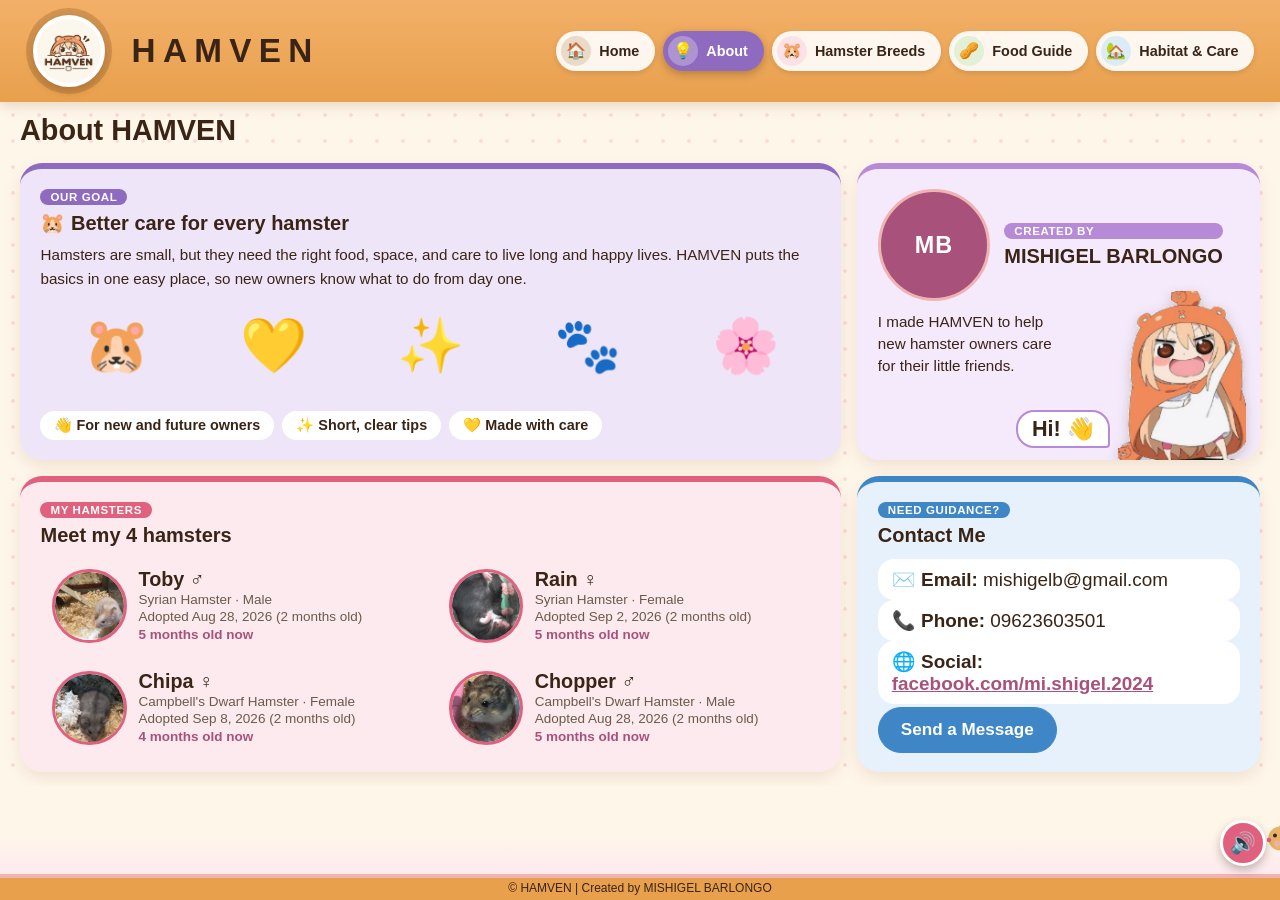
==== about.html @ 573544fc "first commit" ====
<!DOCTYPE html>
<html lang="en">
<head>
  <meta charset="UTF-8">
  <meta name="viewport" content="width=device-width, initial-scale=1.0">
  <title>About | HAMVEN</title>
  <link rel="stylesheet" href="style.css">
</head>
<body class="no-scroll">

  <header class="site-header">
    <div class="topbar-inner">
      <a class="logo" href="index.html">
        <img src="logo.png" alt="HAMVEN logo" onerror="this.style.display='none'">
        <span class="logo-text"><strong>HAMVEN</strong></span>
      </a>
      <nav class="main-nav" aria-label="Main navigation">
        <ul>
          <li><a class="c-home" href="index.html"><span class="n-ico" aria-hidden="true">🏠</span><span class="n-txt">Home</span></a></li>
          <li><a class="c-about" href="about.html" aria-current="page"><span class="n-ico" aria-hidden="true">💡</span><span class="n-txt">About</span></a></li>
          <li><a class="c-breeds" href="hamstersbreeds.html"><span class="n-ico" aria-hidden="true">🐹</span><span class="n-txt">Hamster Breeds</span></a></li>
          <li><a class="c-food" href="foodguide.html"><span class="n-ico" aria-hidden="true">🥜</span><span class="n-txt">Food Guide</span></a></li>
          <li><a class="c-habitat" href="habitatandcare.html"><span class="n-ico" aria-hidden="true">🏡</span><span class="n-txt">Habitat &amp; Care</span></a></li>
        </ul>
      </nav>
    </div>
  </header>

  <main class="container fit about">
    <h1>About HAMVEN</h1>

    <section class="card mission c-about">
      <span class="tag">Our goal</span>
      <h2>🐹 Better care for every hamster</h2>
      <p>Hamsters are small, but they need the right food, space, and care to live long and happy lives. HAMVEN puts the basics in one easy place, so new owners know what to do from day one.</p>
      <div class="deco bob" aria-hidden="true"><span style="--i:0">🐹</span><span style="--i:1">💛</span><span style="--i:2">✨</span><span style="--i:3">🐾</span><span style="--i:4">🌸</span></div>
      <ul class="about-points">
        <li>👋 For new and future owners</li>
        <li>✨ Short, clear tips</li>
        <li>💛 Made with care</li>
      </ul>
    </section>

    <section class="card c-lilac">
      <div class="creator">
        <div class="avatar"><span aria-hidden="true">MB</span><img src="barlongo.jpg" alt="Mishigel Barlongo" onerror="this.style.display='none'"></div>
        <div>
          <span class="tag">Created by</span>
          <h2>MISHIGEL BARLONGO</h2>
        </div>
      </div>
      <p>I made HAMVEN to help new hamster owners care for their little friends.</p>
      <div class="hi-scene" aria-hidden="true"><div class="hi-wrap"><span class="hi-bubble">Hi! <span class="hi-hand">👋</span></span><img class="hi-char" src="creator-hi.png" alt="" onerror="this.style.display='none'"></div></div>
    </section>

    <section class="card pets c-rose">
      <span class="tag">My hamsters</span>
      <h2>Meet my 4 hamsters</h2>
      <div class="pet-grid">
        <div class="pet" data-adopted="2026-08-28">
          <div class="pet-photo"><span aria-hidden="true">🐹</span><img src="toby.jpg" alt="Toby" onerror="this.style.display='none'"></div>
          <div class="pet-info"><strong>Toby ♂</strong><small>Syrian Hamster · Male</small><small>Adopted Aug 28, 2026 (2 months old)</small><small class="pet-age"></small></div>
        </div>
        <div class="pet" data-adopted="2026-09-02">
          <div class="pet-photo"><span aria-hidden="true">🐹</span><img src="rain.jpg" alt="Rain" onerror="this.style.display='none'"></div>
          <div class="pet-info"><strong>Rain ♀</strong><small>Syrian Hamster · Female</small><small>Adopted Sep 2, 2026 (2 months old)</small><small class="pet-age"></small></div>
        </div>
        <div class="pet" data-adopted="2026-09-08">
          <div class="pet-photo"><span aria-hidden="true">🐹</span><img src="chipa.jpg" alt="Chipa" onerror="this.style.display='none'"></div>
          <div class="pet-info"><strong>Chipa ♀</strong><small>Campbell's Dwarf Hamster · Female</small><small>Adopted Sep 8, 2026 (2 months old)</small><small class="pet-age"></small></div>
        </div>
        <div class="pet" data-adopted="2026-08-28">
          <div class="pet-photo"><span aria-hidden="true">🐹</span><img src="chopper.jpg" alt="Chopper" onerror="this.style.display='none'"></div>
          <div class="pet-info"><strong>Chopper ♂</strong><small>Campbell's Dwarf Hamster · Male</small><small>Adopted Aug 28, 2026 (2 months old)</small><small class="pet-age"></small></div>
        </div>
      </div>
    </section>

    <section class="card contact-card c-blue">
      <span class="tag">Need guidance?</span>
      <h2>Contact Me</h2>
      <ul class="plain contact-list">
        <li><strong>✉️ Email:</strong> mishigelb@gmail.com</li>
        <li><strong>📞 Phone:</strong> 09623603501</li>
        <li><strong>🌐 Social:</strong> <a href="https://www.facebook.com/mi.shigel.2024" target="_blank" rel="noopener">facebook.com/mi.shigel.2024</a></li>
      </ul>
      <div class="deco sway" aria-hidden="true"><span style="--i:0">💌</span><span style="--i:1">📞</span><span style="--i:2">🌐</span><span style="--i:3">💬</span></div>
      <a class="btn about-link" href="#message">Send a Message</a>
    </section>
  </main>
  <script>
    // Age now = 2 months at adoption + full months since adoption
    (function () {
      var now = new Date();
      document.querySelectorAll('.pet[data-adopted]').forEach(function (el) {
        var p = el.getAttribute('data-adopted').split('-');
        var y = +p[0], m = +p[1] - 1, d = +p[2];
        var months = (now.getFullYear() - y) * 12 + (now.getMonth() - m) - (now.getDate() < d ? 1 : 0);
        var total = Math.max(0, months) + 2;
        var txt = total >= 12
          ? Math.floor(total / 12) + ' yr' + (total % 12 ? ' ' + (total % 12) + ' mo' : '') + ' old now'
          : total + ' months old now';
        el.querySelector('.pet-age').textContent = txt;
      });
    })();
  </script>

  <div class="hamster-track" aria-hidden="true"><div class="hv hv-run"><span class="flip"><span class="h"><svg class="hamster-svg" viewBox="0 0 48 36" aria-hidden="true">
  <circle cx="7" cy="24" r="2.2" fill="#D9955A"/>
  <ellipse class="leg b" cx="14" cy="32" rx="3.4" ry="2.6" fill="#F0B3B3"/>
  <ellipse cx="22" cy="22" rx="15" ry="11" fill="#E8B26A"/>
  <ellipse cx="24" cy="26" rx="10" ry="6" fill="#FFF1DC"/>
  <ellipse class="leg" cx="29" cy="32" rx="3.4" ry="2.6" fill="#F0B3B3"/>
  <circle cx="36" cy="19" r="8" fill="#E8B26A"/>
  <circle cx="33" cy="11.5" r="3.6" fill="#E8B26A"/>
  <circle cx="33" cy="11.5" r="1.9" fill="#F0B3B3"/>
  <circle cx="38" cy="22.5" r="2" fill="#F0B3B3" opacity=".75"/>
  <circle cx="39.5" cy="17" r="1.3" fill="#3A2415"/>
  <circle cx="43.5" cy="20" r="1.5" fill="#E0607E"/>
</svg></span></span><span class="dust">💨</span></div></div>
  <footer class="site-footer">
    <div class="container">
      <p>&copy; HAMVEN | Created by MISHIGEL BARLONGO</p>
    </div>
  </footer>

  <!-- Message pop-up -->
  <div class="modal-bg" id="message">
    <a class="modal-close-bg" href="#" aria-label="Close"></a>
    <div class="modal" role="dialog" aria-labelledby="msg-title">
      <a class="modal-x" href="#" aria-label="Close">&times;</a>
      <span class="tag">Need guidance?</span>
      <h2 id="msg-title">Send a Message</h2>
      <p class="sub">Tell me your concern about your hamster and I will reply to your email.</p>

      <form id="msg-form" action="https://formsubmit.co/mishigelb@gmail.com" method="POST">
        <label for="f-name">Your name</label>
        <input id="f-name" type="text" name="name" maxlength="60" required>

        <label for="f-email">Your email</label>
        <input id="f-email" type="email" name="email" maxlength="80" required>

        <label for="f-msg">Your concern</label>
        <textarea id="f-msg" name="message" maxlength="1000" required></textarea>

        <input type="hidden" name="_subject" value="HAMVEN concern">
        <input type="hidden" name="_captcha" value="false">
        <input type="hidden" name="_next" value="">
        <input type="text" name="_honey" style="display:none" tabindex="-1" autocomplete="off">

        <div class="actions">
          <button class="btn" type="submit">Send</button>
          <a class="btn btn-light" href="#">Cancel</a>
        </div>
      </form>
    </div>
  </div>

  <!-- Message sent pop-up -->
  <div class="modal-bg" id="sent">
    <a class="modal-close-bg" href="#" aria-label="Close"></a>
    <div class="modal" role="dialog" aria-labelledby="sent-title">
      <div class="done">
        <div class="hamster" aria-hidden="true">&#10003;</div>
        <h2 id="sent-title">Done fill up!</h2>
        <p class="sub">Your message was sent successfully.</p>
        <a class="btn btn-full" href="#">OK</a>
      </div>
    </div>
  </div>

  <script>
    (function () {
      var form = document.getElementById('msg-form');
      if (!form) return;
      form.addEventListener('submit', function (e) {
        e.preventDefault();
        var data = new FormData(form);
        // show "Done fill up!" right away - no loading
        location.hash = 'sent';
        form.reset();
        // send the message quietly in the background
        try {
          fetch('https://formsubmit.co/ajax/mishigelb@gmail.com', {
            method: 'POST',
            headers: { 'Accept': 'application/json' },
            body: data,
            keepalive: true
          }).catch(function () {});
        } catch (err) {}
      });
    })();
  </script>

  <!-- Background music (keeps playing across pages) -->
  <audio id="bgm" src="backgroundmusic.mp3" loop preload="auto"></audio>
  <button id="music-btn" class="music-btn" type="button" aria-label="Music on/off" title="Music on/off">🔊</button>
  <script>
    (function () {
      var a = document.getElementById('bgm');
      var btn = document.getElementById('music-btn');
      if (!a) return;
      var K_T = 'hv-music-t', K_AT = 'hv-music-at', K_M = 'hv-music-muted';
      function get(k) { try { return sessionStorage.getItem(k); } catch (e) { return null; } }
      function set(k, v) { try { sessionStorage.setItem(k, v); } catch (e) {} }

      a.volume = 0.5;
      a.muted = get(K_M) === '1';
      function icon() { btn.textContent = a.muted ? '🔇' : '🔊'; btn.classList.toggle('playing', !a.paused && !a.muted); }

      // continue from where the previous page stopped
      var t = parseFloat(get(K_T)) || 0;
      var at = parseFloat(get(K_AT)) || 0;
      if (t > 0 && at > 0) t += (Date.now() - at) / 1000;
      function seek() {
        if (t > 0 && isFinite(a.duration) && a.duration > 0) { try { a.currentTime = t % a.duration; } catch (e) {} }
        t = 0;
      }
      if (a.readyState >= 1) seek(); else a.addEventListener('loadedmetadata', seek, { once: true });

      function save() { if (!a.paused) { set(K_T, a.currentTime); set(K_AT, Date.now()); } }
      setInterval(save, 500);
      window.addEventListener('pagehide', save);
      window.addEventListener('beforeunload', save);

      // browsers may block autoplay: start on the first click / tap / key press
      var events = ['pointerdown', 'keydown', 'touchstart', 'click'];
      function arm() { events.forEach(function (ev) { window.addEventListener(ev, onGesture, true); }); }
      function disarm() { events.forEach(function (ev) { window.removeEventListener(ev, onGesture, true); }); }
      function onGesture() { disarm(); start(); }
      function start() {
        var p = a.play();
        if (p && p.catch) p.catch(function () { arm(); });
      }
      a.addEventListener('play', icon);
      a.addEventListener('pause', icon);
      btn.addEventListener('click', function (e) {
        e.stopPropagation();
        a.muted = !a.muted;
        set(K_M, a.muted ? '1' : '0');
        if (a.paused) start();
        icon();
      });
      icon();
      start();
    })();
  </script>

</body>
</html>
---- style.css ----
/* ===== HAMVEN stylesheet ===== */
:root{--orange:#E8A04D;--orange-dark:#B5651D;--accent:#A8527B;--cream:#FFF6EA;--pink:#F0B3B3;--brown:#3A2415;--muted:#6B5A4A;--green:#7AA45A;--red:#D9455A;--white:#ffffff}
*{box-sizing:border-box;margin:0;padding:0}
html,body{height:100%}
body{font-family:"Trebuchet MS","Segoe UI",Arial,sans-serif;background:var(--cream);color:var(--brown);display:flex;flex-direction:column;min-height:100vh}
body.no-scroll{height:100vh;overflow:hidden}

/* ===== Page colors ===== */
.c-home{--c:#3A2415;--bg:#EADBC8}
.c-breeds{--c:#E0607E;--bg:#FDE1E8}
.c-food{--c:#5E9A3F;--bg:#E2F0D8}
.c-habitat{--c:#3E86C6;--bg:#DCEBF8}
.c-about{--c:#8E6BBF;--bg:#EEE6F8}
.c-lilac{--c:#B68AD6;--bg:#F4EAFB}
.c-blue{--c:#3E86C6;--bg:#E6F1FB}
.c-green{--c:#5E9A3F;--bg:#EAF5E2}
.c-rose{--c:#E0607E;--bg:#FDEAEF}
.c-purple{--c:#8E6BBF;--bg:#F0E9F8}

/* ===== TOP NAVIGATION ===== */
.site-header{flex:0 0 auto;position:sticky;top:0;z-index:50;background:linear-gradient(180deg,#F2B068 0%,#E8A04D 100%);box-shadow:0 4px 12px rgba(120,80,30,.18)}
.topbar-inner{display:flex;align-items:center;justify-content:space-between;flex-wrap:wrap;gap:8px 20px;padding:8px clamp(12px,2vw,28px)}
.logo{display:inline-flex;align-items:center;gap:20px;color:var(--brown);text-decoration:none}
.logo img{width:clamp(52px,8.5vh,72px);height:clamp(52px,8.5vh,72px);border-radius:50%;object-fit:cover;background:var(--white);border:4px solid var(--white);box-shadow:0 0 0 7px rgba(150,95,40,.35),0 4px 10px rgba(0,0,0,.2);margin:7px}
.logo-text{display:flex;flex-direction:column;line-height:1.1}
.logo-text strong{font-family:"Josefin Sans","Century Gothic","Futura","Trebuchet MS",sans-serif;font-size:clamp(1.8rem,2.6vw,2.4rem);font-weight:600;letter-spacing:.22em}
.logo-text small{font-size:.62rem;font-weight:700;text-transform:uppercase;letter-spacing:1.6px;color:var(--cream);margin-top:3px}
.main-nav ul{list-style:none;display:flex;flex-wrap:wrap;justify-content:flex-end;gap:8px}
.main-nav a{display:flex;align-items:center;gap:8px;padding:5px 16px 5px 5px;border-radius:999px;background:rgba(255,255,255,.9);color:var(--brown);font-size:.9rem;font-weight:700;text-decoration:none;box-shadow:0 2px 5px rgba(58,36,21,.14);transition:background .2s,color .2s,transform .2s}
.n-ico{width:30px;height:30px;flex-shrink:0;border-radius:50%;background:var(--bg);display:flex;align-items:center;justify-content:center;font-size:1rem;line-height:1}
.main-nav a:hover{background:var(--bg);transform:translateY(-2px)}
.main-nav a[aria-current="page"]{background:var(--c);color:var(--white);box-shadow:0 3px 8px rgba(58,36,21,.3)}
.main-nav a[aria-current="page"] .n-ico{background:rgba(255,255,255,.28)}
.main-nav a:focus-visible{outline:2px solid var(--brown);outline-offset:3px}

/* ===== Layout ===== */
.container{width:100%}
main.fit{flex:1 1 auto;min-height:0;display:grid;gap:18px;padding:14px 8px 14px;align-content:stretch;background-image:radial-gradient(rgba(224,96,126,.16) 2px,transparent 2px);background-size:26px 26px}
main h1{grid-column:1 / -1;font-size:1.9rem;color:var(--brown)}

/* ===== Cards ===== */
.card{background:var(--white);border-top:6px solid var(--c,var(--pink));border-radius:22px;padding:16px 18px;box-shadow:0 6px 16px rgba(120,80,30,.12);overflow:hidden;min-height:0;transition:transform .2s,box-shadow .2s}
.card:hover{transform:translateY(-3px);box-shadow:0 10px 22px rgba(120,80,30,.18)}
.card h2{font-size:1.25rem;margin-bottom:8px;color:var(--brown)}
.card p{font-size:.95rem;line-height:1.55}
.tag{display:block;font-size:.75rem;font-weight:700;text-transform:uppercase;letter-spacing:.6px;color:var(--muted);margin-bottom:2px}

/* ===== Buttons ===== */
.actions{display:flex;gap:12px;margin-top:14px;flex-wrap:wrap}
.btn{display:inline-block;padding:9px 18px;border-radius:999px;background:var(--brown);color:var(--white);font-weight:700;font-size:1rem;text-decoration:none;border:1px solid var(--brown)}
.btn:hover{opacity:.88}
.btn-light{background:var(--white);color:var(--brown)}
ul.plain{list-style:none}
ul.plain li{margin:7px 0;font-size:.95rem;overflow-wrap:anywhere}
ul.plain a{color:var(--accent);font-weight:700}
.strip{grid-column:1 / -1;display:flex;align-items:center;justify-content:center;gap:14px;flex-wrap:wrap;background:var(--pink);border-radius:18px;padding:12px 18px}
.strip h2{font-size:1.15rem}

/* ===== HOME ===== */
main.home{grid-template-columns:minmax(0,1.3fr) minmax(0,1fr) minmax(0,1fr);grid-template-rows:1.2fr 1fr;gap:22px;align-content:stretch;padding:30px 22px 26px}
main.home .hero{grid-column:1 / 3;background:var(--pink);border-radius:26px;display:flex;flex-direction:row;align-items:center;justify-content:space-between;gap:20px;padding:22px 18px;position:relative;isolation:isolate}
main.home .hero h1{grid-column:auto;font-size:3.1rem;line-height:1.1;margin:2px 0 6px}
main.home .hero p{font-size:1.1rem}
main.home .hero .tag{font-size:.8rem}
main.home .hero::before,main.home .hero::after{content:"";position:absolute;border-radius:50%;background:rgba(255,255,255,.35);z-index:-1}
main.home .hero::before{width:220px;height:220px;right:-50px;top:-70px}
main.home .hero::after{width:130px;height:130px;left:42%;bottom:-50px;background:rgba(255,255,255,.25)}
.hero-text{flex:1 1 auto;min-width:0}
.hero-img{width:140px;height:140px;flex-shrink:0;object-fit:cover;object-position:center;border-radius:50%;background:var(--white);border:4px solid var(--white);box-shadow:0 4px 10px rgba(0,0,0,.15)}
.stats{display:grid;grid-template-columns:repeat(3,minmax(0,1fr));gap:8px;margin-top:14px}
.stat{background:var(--cream);border-radius:14px;padding:8px 4px;text-align:center;display:flex;flex-direction:column;align-items:center}
.stat-ico{font-size:1.4rem;line-height:1.2}
.stat strong{font-size:1.05rem;color:var(--accent)}
.stat small{font-size:.7rem;text-transform:uppercase;letter-spacing:.5px;color:var(--muted)}
ul.explore-links{list-style:none;display:grid;gap:8px;margin-top:4px}
ul.explore-links li{margin:0}
ul.explore-links a{display:flex;align-items:center;gap:12px;padding:10px 14px;background:var(--bg);border-left:6px solid var(--c);border-radius:14px;text-decoration:none;color:var(--brown);transition:background .2s,color .2s,transform .2s}
ul.explore-links a:hover{background:var(--c);color:var(--white);transform:translateX(4px)}
.explore-links .ico{font-size:1.4rem}
.explore-links .t-txt{display:flex;flex-direction:column;line-height:1.25;font-size:1rem}
.explore-links .t-txt small{font-size:.75rem;font-weight:400;opacity:.8}
.explore-links .arrow{margin-left:auto;font-weight:700;color:var(--c)}
.explore-links a:hover .arrow{color:var(--white)}
.creator{display:flex;align-items:center;gap:12px;margin-bottom:8px}
.creator h2{margin-bottom:0}
.avatar{width:54px;height:54px;flex-shrink:0;border-radius:50%;background:var(--accent);color:var(--white);display:flex;align-items:center;justify-content:center;font-weight:700;font-size:1.2rem;letter-spacing:1px;border:3px solid var(--pink)}
.paw-row{margin-top:14px;font-size:1.3rem;letter-spacing:6px;opacity:.35}

/* ===== BREEDS ===== */
main.breeds{grid-template-columns:repeat(5,minmax(0,1fr));grid-template-rows:auto 1fr;overflow:hidden}
.breed-grid{grid-column:1 / -1;display:grid;grid-template-columns:repeat(5,minmax(0,1fr));gap:18px;min-height:0;overflow:hidden}
.breed-card{display:flex;flex-direction:column;min-width:0;min-height:0;overflow:hidden;padding:12px 14px}
.breed-photo{display:block;flex:1 1 0;min-height:70px;max-height:150px;width:100%;height:auto;object-fit:contain;border-radius:14px;background:var(--cream);margin-bottom:6px}
.breed-num{display:block;font-size:1.5rem;line-height:1.1;font-weight:700;color:var(--accent)}
.breed-card h2{font-size:1.05rem;margin:2px 0 6px}
.breed-card dt{font-size:.7rem;font-weight:700;text-transform:uppercase;letter-spacing:.5px;color:var(--muted);margin-top:5px}
.breed-card dd{font-size:.85rem;line-height:1.3}
.breed-extra{margin-top:auto;padding-top:8px;display:grid;gap:6px}
.breed-extra .box{background:var(--cream);border-radius:10px;padding:6px 8px;font-size:.8rem;line-height:1.3}
.breed-extra .box strong{display:block;font-size:.68rem;text-transform:uppercase;letter-spacing:.5px;color:var(--accent);margin-bottom:1px}

/* ===== FOOD ===== */
main.food{grid-template-columns:repeat(3,1fr);grid-template-rows:auto 1fr;gap:18px}
main.food .card{display:flex;flex-direction:column}
main.food .card.safe{border-top-color:var(--green)}
main.food .card.unsafe{border-top-color:var(--red)}
main.food .card .card-note{margin-top:auto}
.mini{background:var(--cream);border-radius:12px;padding:8px 10px;margin-bottom:8px}
main.food .card .mini:last-child{margin-bottom:0}
.mini strong{display:block;font-size:.95rem}
.mini p{font-size:.95rem;line-height:1.35}
.pill-list{list-style:none;display:flex;flex-wrap:wrap;gap:8px;margin:6px 0 10px}
.pill-list li{padding:6px 12px;border-radius:999px;background:var(--cream);border:1.5px solid var(--green);font-size:.92rem;font-weight:700}
.unsafe .pill-list li{border-color:var(--red)}
.card-note{font-size:.85rem;color:var(--muted);line-height:1.4}

/* ===== HABITAT ===== */
main.habitat{grid-template-columns:1.2fr 1fr 1fr;grid-template-rows:auto 1fr 1fr}
main.habitat .card{background:var(--bg);border-top-color:var(--c);display:flex;flex-direction:column;justify-content:flex-start}
main.habitat .card .tag{align-self:flex-start;background:var(--c);color:var(--white);padding:2px 10px;border-radius:999px;margin-bottom:6px}
main.habitat .cage-card{grid-column:1;grid-row:2 / 4}
.cage-caption{font-size:.9rem;color:var(--muted);margin-bottom:6px}
.cage{flex:1;min-height:260px;margin-top:6px;border:2px solid var(--c);border-radius:18px;padding:10px;display:grid;gap:8px;grid-template-columns:1fr 1.5fr 1.5fr;grid-template-rows:1fr 1fr 1fr;grid-template-areas:"water wheel wheel" "bed   bed   hide" "food  chew  hide"}
.cage > div{background:var(--white);border:1px dashed var(--c);border-radius:8px;display:flex;align-items:center;justify-content:center;font-size:.9rem;text-align:center;padding:4px}

/* ===== ABOUT ===== */
main.about{grid-template-columns:repeat(3,minmax(0,1fr));grid-template-rows:auto 1fr 1fr}
main.about .card{background:var(--bg);border-top-color:var(--c);display:flex;flex-direction:column}
main.about .card .tag{align-self:flex-start;background:var(--c);color:var(--white);padding:2px 10px;border-radius:999px;margin-bottom:6px}
main.about .mission{grid-column:1 / 3}
main.about .about-link{margin-top:auto;align-self:flex-start;background:var(--c);border-color:var(--c)}
main.about .card p + .about-link{margin-top:14px}
.about-big{font-size:2.2rem;line-height:1;margin-bottom:6px}
main.about .about-points{list-style:none;display:flex;flex-wrap:wrap;gap:8px;margin-top:auto;padding-top:12px}
main.about .about-points li{background:var(--white);border-radius:999px;padding:6px 14px;font-size:.9rem;font-weight:700}
main.about .paw-row{margin-top:auto;text-align:center}
main.about .pets{grid-column:1 / 3}
main.about .contact-card{grid-column:3;justify-content:flex-start}
main.about .contact-list{list-style:none;display:grid;grid-template-columns:1fr;gap:8px;margin:8px 0 12px}
main.about .contact-list li{background:var(--white);border-radius:16px;padding:8px 14px;margin:0;overflow-wrap:anywhere}
main.about .contact-card .about-link{margin-top:0}
@media (max-width:900px){main.about .contact-list{grid-template-columns:1fr}}

/* ===== Footer ===== */
.site-footer{background:var(--orange);text-align:center;padding:3px 0;flex:0 0 auto}
.site-footer p{font-size:.75rem;line-height:1.3;color:var(--brown)}

/* ===== Desktop / laptop ===== */
@media (min-width:901px) and (min-height:501px){
  .site-footer{padding:3px 0}
  main.home{grid-template-rows:minmax(0,1fr) minmax(0,1fr)}
  main.home .card{padding:clamp(16px,2.4vh,28px) clamp(18px,1.6vw,30px)}
  main.home > .card:not(.hero){display:flex;flex-direction:column;justify-content:space-between}
  main.home .card h2{font-size:clamp(1.3rem,1.5vw,1.8rem);margin-bottom:10px}
  main.home .card p{font-size:clamp(1rem,1.05vw,1.2rem);line-height:1.6}
  main.home .tag{font-size:clamp(.75rem,.8vw,.9rem)}
  main.home .hero{padding:clamp(20px,4vh,48px) clamp(24px,3vw,56px)}
  main.home .hero h1{font-size:clamp(2.6rem,3.7vw,4.6rem);margin:6px 0 10px}
  main.home .hero p{font-size:clamp(1.1rem,1.4vw,1.5rem)}
  .hero-img{width:clamp(150px,25vh,330px);height:clamp(150px,25vh,330px);margin-right:clamp(0px,2vw,40px)}
  .stats{margin-top:auto;padding-top:14px;gap:12px}
  .stat{padding:clamp(10px,2vh,24px) 6px;border-radius:18px}
  .stat-ico{font-size:clamp(1.6rem,2.6vh,2.6rem)}
  .stat strong{font-size:clamp(1.2rem,1.6vw,1.8rem)}
  .stat small{font-size:clamp(.72rem,.8vw,.9rem)}
  ul.explore-links{flex:1;gap:12px;margin-top:10px;grid-auto-rows:minmax(0,1fr)}
  ul.explore-links li{display:flex}
  ul.explore-links a{flex:1;padding:0 clamp(14px,1.4vw,24px);border-radius:18px}
  .explore-links .t-txt{font-size:clamp(1.05rem,1.25vw,1.4rem)}
  .explore-links .t-txt small{font-size:clamp(.72rem,.8vw,.9rem)}
  .explore-links .ico{font-size:clamp(1.5rem,2vw,2.2rem)}
  .explore-links .arrow{font-size:1.3rem}
  .creator{gap:16px;margin-bottom:0}
  .avatar{width:clamp(56px,7vh,84px);height:clamp(56px,7vh,84px);font-size:clamp(1.3rem,1.8vw,2rem)}
  .paw-row{margin-top:0;text-align:center;font-size:clamp(1.6rem,3vh,2.6rem);letter-spacing:clamp(10px,1.2vw,22px);opacity:.5}
  #contact ul.plain{flex:1;display:flex;flex-direction:column;justify-content:space-evenly;margin:6px 0}
  #contact ul.plain li{font-size:clamp(1rem,1.1vw,1.25rem);margin:0}
  #contact .actions{margin-top:0}
  #contact .btn{padding:clamp(10px,1.4vh,15px) clamp(20px,1.8vw,32px);font-size:clamp(1rem,1.1vw,1.2rem)}
  main.breeds{padding:clamp(12px,2.4vh,24px) 18px clamp(8px,1.6vh,16px);gap:clamp(8px,1.6vh,16px)}
  main.breeds h1{font-size:clamp(1.4rem,3.6vh,2.2rem);line-height:1.1}
  .breed-grid{gap:clamp(10px,1.6vw,18px)}
  .breed-card{padding:clamp(8px,1.4vh,14px) clamp(10px,1vw,16px)}
  .breed-photo{flex:1 1 0;min-height:60px;max-height:none;background:var(--white);margin-bottom:clamp(4px,.8vh,8px)}
  .breed-num{font-size:clamp(1.2rem,3vh,1.8rem)}
  .breed-card h2{font-size:clamp(.95rem,2vh,1.2rem);margin-bottom:4px}
  .breed-card dt{font-size:clamp(.6rem,1.15vh,.75rem);margin-top:clamp(2px,.8vh,7px)}
  .breed-card dd{font-size:clamp(.75rem,1.6vh,.95rem);line-height:1.25}
  .breed-extra{margin-top:0;gap:clamp(4px,.8vh,8px);padding-top:clamp(4px,1vh,10px)}
  .breed-extra .box{font-size:clamp(.68rem,1.4vh,.85rem);padding:clamp(4px,.8vh,8px) 8px}
  .strip{padding:clamp(6px,1.2vh,12px) 18px}
  main.about{padding:20px 22px 24px;gap:20px;overflow:hidden}
  main.about h1{font-size:clamp(1.8rem,2.2vw,2.6rem)}
  main.about .card{padding:clamp(14px,2.2vh,26px) clamp(18px,1.6vw,30px)}
  main.about .card h2{font-size:clamp(1.25rem,1.5vw,1.7rem)}
  main.about .card p{font-size:clamp(.95rem,1.05vw,1.2rem);line-height:1.6}
  main.about .card .tag{font-size:clamp(.72rem,.8vw,.9rem)}
  .about-big{font-size:clamp(2rem,4vh,3rem)}
  main.about .creator{margin-bottom:10px}
  main.food,main.habitat{padding:20px 22px 24px;gap:20px;overflow:hidden}
  main.food h1,main.habitat h1{font-size:clamp(1.8rem,2.2vw,2.6rem)}
  main.food .card,main.habitat .card{padding:clamp(14px,2.2vh,26px) clamp(18px,1.6vw,30px)}
  main.food .card h2,main.habitat .card h2{font-size:clamp(1.25rem,1.5vw,1.7rem)}
  .pill-list{gap:10px}
  .pill-list li{padding:clamp(6px,1vh,10px) clamp(12px,1vw,18px);font-size:clamp(.9rem,1vw,1.15rem)}
  .card-note{font-size:clamp(.85rem,.9vw,1.05rem)}
  main.food .mini{flex:1;display:flex;flex-direction:column;justify-content:center;padding:clamp(8px,1.4vh,16px) 14px;margin-bottom:10px}
  main.food .mini strong{font-size:clamp(.95rem,1.1vw,1.25rem);color:var(--accent)}
  main.food .mini p{font-size:clamp(.9rem,1vw,1.15rem);line-height:1.4}
  main.habitat .card:not(.cage-card) p{font-size:clamp(.95rem,1.05vw,1.2rem);line-height:1.6}
  main.habitat .card .tag{font-size:clamp(.72rem,.8vw,.9rem)}
  .cage{gap:10px;padding:12px}
  .cage > div{font-size:clamp(.9rem,1.05vw,1.2rem);font-weight:700}
}
@media (min-width:901px) and (min-height:501px) and (max-height:800px){.breed-extra .box:last-child{display:none}}
@media (min-width:901px){@supports (height:100dvh){body.no-scroll{height:100dvh}}}

/* ===== Phones / tablets ===== */
@media (max-width:900px){
  body.no-scroll{height:auto;overflow:auto}
  main.fit,main.home,main.breeds,main.food,main.habitat,main.about{display:block}
  main.fit > *{margin-bottom:16px}
  .breed-grid{grid-template-columns:1fr 1fr}
  main.home .hero{flex-direction:column-reverse;text-align:center}
  main.home .hero h1{font-size:2.3rem}
  main.breeds,.breed-grid{overflow:visible}
  .breed-card{overflow:visible}
  .breed-photo{flex:none;height:auto;max-height:none;aspect-ratio:4 / 3}
  .main-nav ul{justify-content:center}
  .topbar-inner{justify-content:center}
}
@media (max-width:560px){
  .breed-grid{grid-template-columns:1fr}
  .main-nav a{padding:5px}
  .main-nav a:not([aria-current="page"]) .n-txt{display:none}
  .main-nav a[aria-current="page"]{padding-right:14px}
}
@media (orientation:landscape) and (max-height:500px){
  body.no-scroll{height:auto;min-height:100dvh;overflow:auto}
  .topbar-inner{padding:4px 12px}
  .logo img{width:36px;height:36px;border-width:2px;margin:4px;box-shadow:0 0 0 4px rgba(150,95,40,.35)}
  .logo-text strong{font-size:1.1rem;letter-spacing:2px}
  .logo-text small{display:none}
  main.fit{padding:10px 8px}
  main.home{padding:14px 8px;gap:14px}
  main.home .hero h1{font-size:2rem}
  .hero-img{width:100px;height:100px}
  .breed-grid{grid-template-columns:repeat(3,minmax(0,1fr))}
}

/* ===== Contact pop-up (CSS only) ===== */
.modal-bg{position:fixed;inset:0;z-index:1000;display:none;align-items:center;justify-content:center;padding:16px;background:rgba(58,36,21,.55)}
.modal-bg:target{display:flex}
.modal-bg .modal-close-bg{position:absolute;inset:0;cursor:default}
.modal{position:relative;width:100%;max-width:440px;max-height:92vh;overflow:auto;background:var(--white);border-top:6px solid var(--pink);border-radius:22px;padding:22px 22px 20px;box-shadow:0 20px 50px rgba(58,36,21,.35)}
.modal h2{font-size:1.4rem;margin-bottom:4px}
.modal .sub{font-size:.95rem;color:var(--muted);margin-bottom:14px;line-height:1.4}
.modal-x{position:absolute;top:10px;right:12px;width:34px;height:34px;display:flex;align-items:center;justify-content:center;border-radius:50%;background:var(--cream);color:var(--brown);font-size:1.3rem;font-weight:700;text-decoration:none}
.modal-x:hover{background:var(--pink)}
.modal label{display:block;font-size:.75rem;font-weight:700;text-transform:uppercase;letter-spacing:.5px;color:var(--muted);margin:10px 0 4px}
.modal input[type="text"],.modal input[type="email"],.modal textarea{width:100%;padding:10px 12px;border:1.5px solid var(--pink);border-radius:12px;background:var(--cream);color:var(--brown);font:inherit;font-size:1rem}
.modal textarea{min-height:110px;resize:vertical}
.modal input:focus,.modal textarea:focus{outline:2px solid var(--brown);outline-offset:1px}
.modal .btn{cursor:pointer;font-family:inherit}
.modal .done{text-align:center;padding:10px 0 4px}
.modal .done .actions{justify-content:center}
.modal .done .hamster{width:78px;height:78px;margin:0 auto 10px;border-radius:50%;background:#E8F5E9;border:0;color:#2E7D32;font-size:2.6rem;font-weight:400;display:flex;align-items:center;justify-content:center;line-height:1}
.modal .done h2{text-transform:uppercase;letter-spacing:.5px;margin:6px 0 8px}
.modal .done .sub{margin-bottom:18px}
.modal .done .btn-full{display:block;width:100%;text-align:center;padding:13px 18px}

/* ===== Shared tile grid ===== */
.pet-grid{display:grid;grid-template-columns:repeat(2,minmax(0,1fr));grid-auto-rows:minmax(0,1fr);gap:12px;flex:1;min-height:0;margin-top:6px}
.pet{background:var(--bg);border-radius:18px;padding:8px 12px;display:flex;align-items:center;gap:12px;min-width:0}
.pet-photo{position:relative;width:clamp(48px,8vh,84px);aspect-ratio:1;flex-shrink:0;border-radius:50%;background:var(--white);border:3px solid var(--c);display:flex;align-items:center;justify-content:center;font-size:1.8rem;overflow:hidden}
.pet-photo img{position:absolute;inset:0;width:100%;height:100%;object-fit:cover}
.pet-info{min-width:0}
.pet-info strong{display:block;font-size:1.05rem}
.pet-info small{display:block;font-size:.8rem;color:var(--muted);line-height:1.3}
@media (max-width:560px){.pet-grid{grid-template-columns:1fr}}

/* ===== Hamster animations above the bottom bar ===== */
.site-footer{position:relative}
.hamster-track{position:relative;flex:0 0 auto;height:92px;overflow:hidden;pointer-events:none;z-index:40;border-bottom:4px solid #F0B3B3;background:linear-gradient(180deg,transparent 55%,#FDEAEF 100%)}
.hv{position:absolute;bottom:0;display:flex;align-items:flex-end;line-height:1;font-size:28px}
.hv .flip{display:inline-block;transform:scaleX(-1)}
.hv .h{display:inline-block;transform-origin:50% 100%;animation:hv-bob .45s ease-in-out infinite alternate}
.hv-walk{left:-90px;animation:hv-right 22s linear infinite}
.hv-run{right:-100px;animation:hv-left 9s linear infinite}
.hv-run .h{animation:hv-bob .22s ease-in-out infinite alternate}
.hv-run .dust{font-size:18px;opacity:.7;margin-left:2px;animation:hv-dust .3s ease-in-out infinite alternate}
.hv-bike{left:-90px;width:64px;height:46px;animation:hv-right 15s linear infinite}
.hv-bike svg.bike{position:absolute;left:0;bottom:0;overflow:visible}
.hv-bike .frame{fill:none;stroke:var(--brown);stroke-width:2.5;stroke-linecap:round;stroke-linejoin:round}
.hv-bike .tire{fill:none;stroke:var(--brown);stroke-width:2.5}
.hv-bike .spoke{stroke:var(--accent);stroke-width:1.4}
.hv-bike .wheel{transform-box:fill-box;transform-origin:center;animation:hv-spin .5s linear infinite}
.hv-bike .rider{position:absolute;left:17px;bottom:22px;line-height:1}
.hv-bike .rider .h{animation:hv-bob .25s ease-in-out infinite alternate}
.hv-carry{right:-100px;align-items:flex-end;animation:hv-left 20s linear infinite}
.hv-carry .item{font-size:20px;margin-right:-4px;margin-bottom:2px;animation:hv-bob .45s ease-in-out infinite alternate;animation-delay:.1s}
.hv-ball{left:-90px;width:42px;height:42px;animation:hv-right 20s linear infinite}
.hv-ball .ball{position:absolute;inset:0;border-radius:50%;border:2px solid rgba(62,134,198,.75);background:radial-gradient(circle at 30% 30%,rgba(255,255,255,.85),rgba(62,134,198,.18));animation:hv-spin 2.4s linear infinite}
.hv-ball .ball::after{content:"";position:absolute;top:3px;left:50%;width:6px;height:6px;margin-left:-3px;border-radius:50%;background:rgba(62,134,198,.8)}
.hv-ball .inner{position:absolute;left:50%;bottom:6px;margin-left:-14px;line-height:1}
.hv-ball .inner .h{animation:hv-bob .3s ease-in-out infinite alternate}

/* ===== Full-body hamster ===== */
.hamster-svg{width:38px;height:29px;display:block;overflow:visible}
.hamster-svg .leg{transform-box:fill-box;transform-origin:center;animation:hv-leg .22s ease-in-out infinite alternate}
.hamster-svg .leg.b{animation-direction:alternate-reverse}
.hv-bike .rider .hamster-svg{width:30px;height:23px}
.hv-ball .hamster-svg{width:28px;height:21px}

@keyframes hv-right{from{left:-90px}to{left:100%}}
@keyframes hv-left{from{right:-100px}to{right:100%}}
@keyframes hv-bob{from{transform:translateY(0) rotate(-6deg)}to{transform:translateY(-5px) rotate(6deg)}}
@keyframes hv-dust{from{opacity:.25;transform:translateX(0)}to{opacity:.8;transform:translateX(4px)}}
@keyframes hv-spin{to{transform:rotate(360deg)}}
@keyframes hv-leg{from{transform:translateX(-2px)}to{transform:translateX(2px)}}
@media (prefers-reduced-motion:reduce){.hv,.hv *{animation:none !important}.hv{left:20px;right:auto}}

/* ===== HOME (new layout) ===== */
main.home .hero{
  grid-column:1 / -1;grid-row:1;border-top:0;border-radius:26px;
  background-color:#FDE1E8;
  background-image:linear-gradient(90deg,rgba(255,238,244,.95) 0%,rgba(255,238,244,.8) 30%,rgba(255,238,244,0) 55%),url('backgroundframe.jpg');
  background-size:cover;background-position:center;
  display:flex;flex-direction:column;align-items:flex-start;justify-content:center;gap:0;
}
main.home .hero::before,main.home .hero::after{display:none}
main.home .hero .hero-text{max-width:45%}
main.home .hero .tag{display:inline-block;background:var(--white);color:var(--brown);padding:6px 16px;border-radius:999px;box-shadow:0 2px 6px rgba(58,36,21,.12);text-transform:none;letter-spacing:0;font-size:1rem}
main.home .hero h1{color:var(--brown)}
.btn-explore{margin-top:14px;display:inline-flex;align-items:center;gap:8px;padding:12px 26px;font-size:1.05rem}
main.home .about-card{grid-column:3;grid-row:1;position:relative;border-top-color:#F0B3B3;background:linear-gradient(180deg,#FFF5F8,#FDEAEF)}
main.home .about-card p{max-width:100%}
.chips{display:flex;gap:10px;margin-top:12px;position:relative;z-index:1}
.chip{display:flex;flex-direction:column;align-items:center;gap:2px;padding:8px 12px;background:var(--white);border:2px solid #F0D4E0;border-radius:18px;text-decoration:none;color:var(--brown);font-weight:700;font-size:.85rem}
.chip span{font-size:1.5rem;line-height:1}
.chip:hover{background:var(--cream)}
.about-hamster{position:absolute;right:6px;bottom:0;height:62%;max-width:42%;object-fit:contain;pointer-events:none}
main.home .explore-card{grid-column:1;grid-row:2;border-top-color:#F0B3B3;background:#FFF9FB}
.explore-links .thumb{position:relative;width:clamp(52px,9vh,88px);aspect-ratio:1;flex-shrink:0;border-radius:50%;background:var(--white);border:3px solid var(--c);display:flex;align-items:center;justify-content:center;font-size:clamp(1.6rem,3.4vh,2.4rem);overflow:hidden}
.explore-links .thumb img{position:absolute;inset:0;width:100%;height:100%;object-fit:cover}
main.home .facts-card{grid-column:2;grid-row:2;border-top-color:#B68AD6;background:linear-gradient(180deg,#FFF9FB,#F4EAFB)}
.facts-body{display:flex;align-items:center;gap:12px;flex:1;min-height:0}
.facts-hamster{width:34%;max-height:100%;object-fit:contain;flex-shrink:0}
.facts-list{list-style:none;display:grid;gap:8px;flex:1;min-width:0}
.facts-list li{display:flex;align-items:center;gap:10px;background:#F1E2FA;border-radius:18px;padding:8px 12px;font-size:.9rem;line-height:1.3}
.facts-list li::before{content:"\2713";flex-shrink:0;width:26px;height:26px;border-radius:50%;border:2px solid var(--brown);display:flex;align-items:center;justify-content:center;font-weight:700;font-size:.85rem}
main.home .sleep-card{
  grid-column:3;grid-row:2;border-top:0;color:var(--brown);
  background-color:#FDE1E8;
  background-image:linear-gradient(180deg,rgba(255,238,244,.85) 0%,rgba(255,238,244,0) 45%),url('hamster-sleeping.jpg');
  background-size:cover;background-position:center bottom;
  display:flex;align-items:flex-start;justify-content:center;
}
main.home .sleep-card h2{font-size:clamp(1.4rem,1.9vw,2.2rem);text-align:center;line-height:1.2;margin:0;transform:rotate(-4deg)}
@media (min-width:901px) and (min-height:501px){
  main.home .hero{padding:clamp(20px,4vh,48px) clamp(24px,3vw,56px)}
  main.home > .card:not(.hero){justify-content:flex-start}
  main.home .about-card p{font-size:clamp(.9rem,.95vw,1.1rem)}
  .facts-list li{font-size:clamp(.78rem,.85vw,1rem);padding:clamp(5px,1vh,10px) 12px}
  ul.explore-links a{padding:0 clamp(10px,1vw,18px);gap:14px}
}
@media (max-width:900px){
  main.home .hero{min-height:300px;background-image:linear-gradient(180deg,rgba(255,238,244,.92) 0%,rgba(255,238,244,.7) 55%,rgba(255,238,244,.2) 100%),url('backgroundframe.jpg');padding:22px}
  main.home .hero .hero-text{max-width:100%}
  main.home .about-card{min-height:360px;padding-bottom:150px}
  .about-hamster{height:140px;max-width:45%}
  .facts-body{flex-direction:column}
  .facts-hamster{width:50%}
  main.home .sleep-card{min-height:240px}
  main.home .hero{align-items:center;text-align:center}
}

/* ===== Creator photo ===== */
.avatar{position:relative;overflow:hidden}
.avatar img{position:absolute;inset:0;width:100%;height:100%;object-fit:cover}
.pet-info .pet-age{font-weight:700;color:var(--accent)}
main.about .pet-info small{font-size:clamp(.7rem,.85vw,.85rem)}

/* ===== Bigger footer animation ===== */
.hv{transform:scale(1.9);transform-origin:left bottom}
.hv-run,.hv-carry{transform-origin:right bottom}

/* ===== Ideal Cage Setup: hamsters doing things ===== */
.cage{--s:clamp(40px,min(8.5vh,6vw),90px)}
.cage > div{flex-direction:column;gap:.15rem;overflow:hidden}
.cage > .cw,.cage > .cf{--s:clamp(28px,min(6.5vh,3.3vw),58px)}
.cage{grid-template-columns:1.4fr 1.5fr 1.5fr}
.cage .scene{display:flex;align-items:flex-end;justify-content:center;height:1.3em;font-size:var(--s);line-height:1;position:relative}
.cage .lbl{font-size:clamp(.8rem,.95vw,1.1rem);font-weight:700;line-height:1.1}
.cage .ico{font-size:1em;line-height:1;display:block}
.cage .sham{width:.95em;height:.72em;display:block;flex-shrink:0;overflow:visible}
.cage .drink{transform-origin:80% 100%;animation:c-drink .9s ease-in-out infinite}
.cage .eat{transform-origin:80% 100%;animation:c-eat .35s ease-in-out infinite}
.cage .chew{animation:c-chew .18s ease-in-out infinite}
.cage .ico.drip{animation:c-drip 1.4s ease-in infinite}
.cage .ico.wob{animation:c-wob .18s ease-in-out infinite alternate;transform-origin:50% 100%}
.cage .wheelbox{position:relative;width:1.3em;height:1.3em;display:block}
.cage .ring{position:absolute;inset:0;border:.07em solid var(--c);border-radius:50%;animation:hv-spin 1.6s linear infinite reverse;
  background:linear-gradient(var(--c),var(--c)) center/100% .04em no-repeat,linear-gradient(var(--c),var(--c)) center/.04em 100% no-repeat}
.cage .wheelbox .sham{position:absolute;left:50%;bottom:.1em;margin-left:-.47em;animation:c-run .2s ease-in-out infinite alternate}
.cage .bedbox{position:relative;display:block;width:1.9em;height:1.2em;overflow:hidden}
.cage .bedbox .sham{position:absolute;left:.5em;bottom:.38em;z-index:1;animation:c-peek 3s ease-in-out infinite}
.cage .mound{position:absolute;left:0;right:0;bottom:0;height:.55em;z-index:2;background:#E9D2B0;border-radius:50% 50% 0 0 / 100% 100% 0 0;box-shadow:inset 0 .06em 0 rgba(255,255,255,.5)}
.cage .house{position:relative;display:block;width:1.3em;height:1.2em}
.cage .roof{position:absolute;top:0;left:-.05em;right:-.05em;height:.5em;background:#C4705A;clip-path:polygon(50% 0,100% 100%,0 100%)}
.cage .hbody{position:absolute;bottom:0;left:.08em;right:.08em;height:.75em;background:#E8CBA6;border-radius:.05em}
.cage .door{position:absolute;bottom:0;left:50%;margin-left:-.35em;width:.7em;height:.7em;background:#4A2E20;border-radius:.35em .35em 0 0;overflow:hidden}
.cage .door .sham{position:absolute;left:-.12em;bottom:0;width:.85em;height:.64em;animation:c-peekdoor 2.6s ease-in-out infinite}
@keyframes c-drink{0%,100%{transform:rotate(0)}50%{transform:rotate(10deg) translateY(.04em)}}
@keyframes c-eat{0%,100%{transform:rotate(0)}50%{transform:rotate(12deg) translateY(.03em)}}
@keyframes c-chew{0%,100%{transform:translateX(0) rotate(0)}50%{transform:translateX(.05em) rotate(4deg)}}
@keyframes c-drip{0%{transform:translateY(-.12em);opacity:0}30%{opacity:1}100%{transform:translateY(.12em);opacity:0}}
@keyframes c-wob{from{transform:rotate(-3deg)}to{transform:rotate(3deg)}}
@keyframes c-run{from{transform:translateY(0)}to{transform:translateY(-.05em)}}
@keyframes c-peek{0%,100%{transform:translateY(.22em)}50%{transform:translateY(0)}}
@keyframes c-peekdoor{0%,100%{transform:translateY(.15em)}50%{transform:translateY(0)}}
@media (prefers-reduced-motion:reduce){.cage *{animation:none !important}}


/* =====================================================
   v3: colors, no scrollbars, fill screen, decorations, music
   ===================================================== */
*{scrollbar-width:none}
*::-webkit-scrollbar{display:none}
.c-teal{--c:#2FA89A;--bg:#E0F5F1}

/* inputs / boxes: no peach */
.modal input[type="text"],.modal input[type="email"],.modal textarea{background:#FFF5F8}

/* ----- Food: colored frames ----- */
main.food .card.safe{--c:#5E9A3F;--bg:#EAF5E2}
main.food .card.unsafe{--c:#D9455A;--bg:#FDE9EC}
main.food .card.tips{--c:#3E86C6;--bg:#E6F1FB}
main.food .card.safe,main.food .card.unsafe,main.food .card.tips{background:var(--bg);border-top-color:var(--c)}
main.food .card .tag{align-self:flex-start;background:var(--c);color:#fff;padding:2px 10px;border-radius:999px;margin-bottom:6px}
main.food .pill-list li{background:#fff;border-color:var(--c)}
main.food .mini{background:#fff}
main.food .mini strong{color:var(--c)}

/* ----- Breeds: colored frames ----- */
main.breeds .breed-card{background:var(--bg,#fff)}
main.breeds .breed-num{color:var(--c)}
main.breeds .breed-extra .box{background:#fff}
main.breeds .breed-extra .box strong{color:var(--c)}

/* ----- Decorative animated rows (fill empty space) ----- */
.deco{flex:1;min-height:0;display:flex;align-items:center;justify-content:space-around;gap:6px;font-size:clamp(1.4rem,4.2vh,2.8rem);line-height:1;pointer-events:none;overflow:hidden}
.deco span{display:inline-block;animation:d-bob 2.4s ease-in-out infinite;animation-delay:calc(var(--i,0) * -.35s)}
.deco.sway span{animation-name:d-sway}
.deco.pulse span{animation-name:d-pulse}
.deco.wob span{animation-name:d-wob}
@keyframes d-bob{0%,100%{transform:translateY(6px)}50%{transform:translateY(-8px)}}
@keyframes d-sway{0%,100%{transform:rotate(-12deg)}50%{transform:rotate(12deg)}}
@keyframes d-pulse{0%,100%{transform:scale(.85)}50%{transform:scale(1.2)}}
@keyframes d-wob{0%,100%{transform:translateY(0) rotate(0)}25%{transform:translateY(-8px) rotate(-10deg)}75%{transform:translateY(-4px) rotate(10deg)}}
.card .deco{min-height:0}
main.about .card .deco{margin:0}

/* floating sparkles */
.sp{position:absolute;left:var(--x);top:var(--y);z-index:0;line-height:1;pointer-events:none;animation:d-float 5s ease-in-out infinite;animation-delay:var(--d,0s)}
@keyframes d-float{0%,100%{transform:translateY(0) rotate(-8deg) scale(1);opacity:.9}50%{transform:translateY(-14px) rotate(8deg) scale(1.15);opacity:1}}
.zzz{position:absolute;right:calc(14% + var(--o,0px));bottom:30%;font-weight:700;color:#8E6BBF;font-size:clamp(1.2rem,3vh,2rem);pointer-events:none;opacity:0;animation:d-zzz 3.2s ease-in infinite;animation-delay:var(--d,0s)}
@keyframes d-zzz{0%{transform:translate(0,0) scale(.6);opacity:0}20%{opacity:1}100%{transform:translate(18px,-60px) scale(1.3);opacity:0}}
main.home .sleep-card{position:relative}

/* ----- Home fit (no overflow) ----- */
main.home .hero h1{font-size:clamp(1.8rem,min(5.6vh,3.6vw),4rem);line-height:1.1;margin:8px 0}
main.home .hero p{font-size:clamp(.95rem,2.2vh,1.4rem)}
main.home .hero .hero-text{max-width:55%;position:relative;z-index:1}
main.home .hero .tag{font-size:clamp(.8rem,1.8vh,1.1rem)}
.btn-explore{padding:clamp(8px,1.6vh,14px) clamp(18px,1.8vw,28px);margin-top:clamp(8px,1.6vh,16px)}
main.home .card h2{font-size:clamp(1.1rem,min(2.8vh,1.6vw),1.7rem);margin-bottom:6px}
.explore-links .thumb{width:clamp(38px,6.4vh,64px)}
.facts-list{gap:clamp(5px,1vh,10px)}

/* ----- Fit tweaks on desktop ----- */
@media (min-width:901px) and (min-height:501px){
  html{overflow:hidden}
  main.home{padding:16px 20px 14px;gap:16px}
  main.home .card{padding:clamp(12px,2vh,22px) clamp(16px,1.4vw,26px)}
  main.food,main.habitat,main.about{padding:12px 20px 14px;gap:16px}
  main.breeds{padding:12px 20px 12px}
  .cage{--s:clamp(36px,min(7vh,5.6vw),84px)}
  .cage > .cw,.cage > .cf{--s:clamp(26px,min(5.6vh,3.3vw),56px)}
}

/* ----- Footer lane sizes ----- */
@media (max-height:820px){.hamster-track{height:76px}.hv{transform:scale(1.5)}.hv-run,.hv-carry{transform-origin:right bottom}}
@media (max-height:500px){.hamster-track{height:56px}.hv{transform:scale(1.1)}}

/* ----- Music button ----- */
.music-btn{position:fixed;right:14px;bottom:34px;z-index:60;width:46px;height:46px;border-radius:50%;border:3px solid #fff;background:#E0607E;color:#fff;font-size:1.3rem;line-height:1;cursor:pointer;box-shadow:0 4px 10px rgba(58,36,21,.3);display:flex;align-items:center;justify-content:center}
.music-btn:hover{background:#c94b69}
.music-btn.playing{animation:m-beat 1.4s ease-in-out infinite}
@keyframes m-beat{0%,100%{transform:scale(1)}50%{transform:scale(1.1)}}
@media (prefers-reduced-motion:reduce){.deco span,.sp,.zzz,.music-btn{animation:none !important}}

/* About: keep Contact card inside on short screens */
main.about .contact-list{gap:clamp(4px,.9vh,8px);margin:4px 0 8px}
main.about .contact-list li{padding:clamp(4px,.9vh,8px) 14px;font-size:clamp(.85rem,1.9vh,1.1rem) !important}
main.about .contact-card .deco{font-size:clamp(1.1rem,3vh,2rem)}
main.about .contact-card .btn{padding:clamp(7px,1.2vh,10px) 18px}
@media (min-width:901px) and (max-height:720px){
  main.about .contact-card{padding:10px 18px}
  main.about .contact-card .deco{display:none}
  main.about .contact-card .tag{margin-bottom:2px}
  main.about .contact-card h2{margin-bottom:4px}
}
@media (min-width:901px) and (max-height:720px){
  main.about .contact-list li{padding:3px 12px}
  main.about .contact-list{gap:4px;margin:2px 0 6px}
  main.about .contact-card .btn{padding:6px 16px}
}


/* ===== Creator: bigger photo + waving "Hi" character ===== */
.avatar{width:clamp(64px,11vh,104px) !important;height:clamp(64px,11vh,104px) !important;font-size:clamp(1.3rem,2.6vh,2rem)}
main.about .creator{gap:14px}
.hi-scene{position:relative;flex:1;min-height:0}
.hi-wrap{position:absolute;inset:0;display:flex;align-items:flex-end;justify-content:center;gap:10px}
.hi-char{height:100%;width:auto;max-width:none;object-fit:contain;transform-origin:50% 100%;animation:hi-wave 1.6s ease-in-out infinite}
.hi-bubble{align-self:flex-start;margin-top:4px;background:#fff;color:var(--brown);border:2px solid #B68AD6;border-radius:18px 18px 18px 4px;padding:4px 14px;font-weight:700;font-size:clamp(.95rem,2.4vh,1.5rem);animation:hi-pop 1.6s ease-in-out infinite;transform-origin:0 100%}
.hi-hand{display:inline-block;transform-origin:70% 80%;animation:hi-hand .8s ease-in-out infinite alternate}
@keyframes hi-wave{0%,100%{transform:rotate(-4deg) translateY(0)}25%{transform:rotate(4deg) translateY(-6px)}50%{transform:rotate(-4deg) translateY(0)}75%{transform:rotate(4deg) translateY(-4px)}}
@keyframes hi-pop{0%,100%{transform:scale(1)}50%{transform:scale(1.1)}}
@keyframes hi-hand{from{transform:rotate(-18deg)}to{transform:rotate(22deg)}}

/* ===== Bigger hamster photos on About ===== */
.pet-photo{width:clamp(56px,10.5vh,112px)}
@media (prefers-reduced-motion:reduce){.hi-char,.hi-bubble,.hi-hand{animation:none !important}}

/* creator: character stands at the right side, big */
main.about .c-lilac{position:relative}
main.about .c-lilac > p{max-width:56%}
.hi-scene{position:absolute;right:16px;bottom:0;height:64%;flex:none;min-height:0;width:auto}
.hi-wrap{position:static;height:100%;display:flex;align-items:flex-end;justify-content:flex-end;gap:8px}
.hi-bubble{margin-bottom:auto}
/* contact card: no clipped decoration */
main.about .contact-card .deco{display:none}
.hi-bubble{align-self:flex-end;margin-bottom:12px !important;margin-top:0;border-radius:18px 18px 4px 18px;transform-origin:100% 100%}
main.about .c-lilac > p{line-height:1.45}

/* ===== v4: bigger creator photo + bigger hamster photos + bigger waving Hi ===== */
.avatar{width:clamp(72px,12.5vh,118px) !important;height:clamp(72px,12.5vh,118px) !important}
.pet-photo{width:clamp(52px,9.6vh,104px) !important}
main.about .c-lilac > p{max-width:50%}
.hi-scene{height:56%;right:14px}
.hi-char{filter:drop-shadow(0 4px 6px rgba(58,36,21,.2))}

/* ===== v5: livelier waving Hi + auto-adjusting spacing (desktop) ===== */
.hi-char{animation:hi-wave2 1.5s ease-in-out infinite;transform-origin:50% 100%}
@keyframes hi-wave2{
  0%,100%{transform:rotate(0) translateY(0) scale(1,1)}
  12%{transform:rotate(-7deg) translateY(-12px) scale(.97,1.04)}
  25%{transform:rotate(8deg) translateY(0) scale(1.03,.97)}
  37%{transform:rotate(-7deg) translateY(-10px) scale(.97,1.03)}
  50%{transform:rotate(8deg) translateY(0) scale(1.03,.97)}
  62%{transform:rotate(-4deg) translateY(-6px)}
  75%{transform:rotate(0) translateY(0)}
}
.hi-hand{animation:hi-hand .45s ease-in-out infinite alternate}
@keyframes hi-hand{from{transform:rotate(-25deg)}to{transform:rotate(30deg)}}
@media (prefers-reduced-motion:reduce){.hi-char,.hi-hand{animation:none !important}}

/* Hi character grows/shrinks with the card */
main.about .c-lilac{min-height:0}
.hi-scene{height:clamp(120px,66%,420px)}

/* Mission: emoji row scales with free space */
main.about .mission .deco{font-size:clamp(1.6rem,6vh,4.5rem)}

/* My hamsters: photo fills the row height, so no big gaps / no overlap */
.pet{align-items:center}
.pet-photo{width:auto !important;height:100%;max-height:150px;aspect-ratio:1;min-width:0}
.pet-info strong{font-size:clamp(1rem,2.2vh,1.6rem)}
main.about .pet-info small{font-size:clamp(.72rem,1.5vh,1.1rem)}

/* Contact: items spread evenly to use the free space */
main.about .contact-card .contact-list{flex:1;display:flex;flex-direction:column;justify-content:space-evenly;gap:0;margin:6px 0 10px}
main.about .contact-card .contact-list li{font-size:clamp(.85rem,2.1vh,1.3rem) !important;padding:clamp(6px,1.6vh,16px) 14px}
main.about .contact-card .btn{font-size:clamp(.95rem,1.9vh,1.25rem);padding:clamp(8px,1.6vh,14px) 24px}

/* v5 fixes for shorter laptop screens */
.hi-scene{height:clamp(110px,58%,420px)}
main.about .contact-card .contact-list{min-height:0;margin:4px 0 8px}
main.about .contact-card .contact-list li{padding:clamp(3px,1vh,14px) 14px}
main.about .contact-card .btn{flex-shrink:0;padding:clamp(6px,1.3vh,14px) 22px}
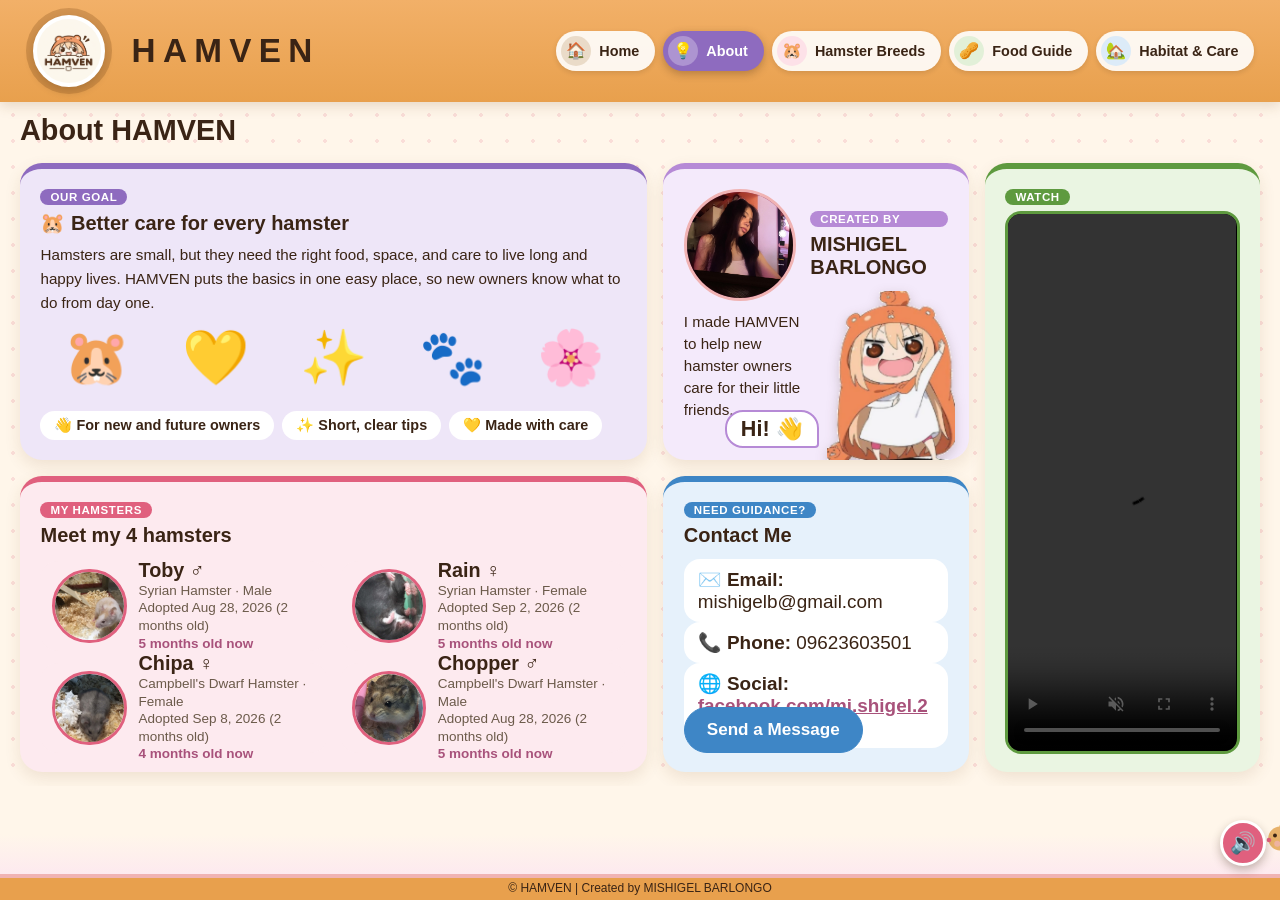
==== commit 0a47bdcf: "Update profile pic and add video" ====
--- a/about.html
+++ b/about.html
@@ -43,7 +43,7 @@
 
     <section class="card c-lilac">
       <div class="creator">
-        <div class="avatar"><span aria-hidden="true">MB</span><img src="barlongo.jpg" alt="Mishigel Barlongo" onerror="this.style.display='none'"></div>
+        <div class="avatar"><span aria-hidden="true">MB</span><img src="Barlongo.jpg" alt="Mishigel Barlongo" onerror="this.style.display='none'"></div>
         <div>
           <span class="tag">Created by</span>
           <h2>MISHIGEL BARLONGO</h2>
@@ -86,6 +86,12 @@
       </ul>
       <div class="deco sway" aria-hidden="true"><span style="--i:0">💌</span><span style="--i:1">📞</span><span style="--i:2">🌐</span><span style="--i:3">💬</span></div>
       <a class="btn about-link" href="#message">Send a Message</a>
+    </section>
+
+    <!-- Side video -->
+    <section class="card vid-card c-green">
+      <span class="tag">Watch</span>
+      <video id="vid" src="vid.mp4" autoplay muted loop playsinline controls></video>
     </section>
   </main>
   <script>
@@ -246,5 +252,19 @@
     })();
   </script>
 
+  <!-- Side video: autoplay (muted); pause the background music when the video is unmuted -->
+  <script>
+    (function () {
+      var v = document.getElementById('vid'), bgm = document.getElementById('bgm');
+      if (!v) return;
+      v.muted = true;
+      var p = v.play();
+      if (p && p.catch) p.catch(function () {});
+      v.addEventListener('volumechange', function () {
+        if (!v.muted && bgm && !bgm.paused) bgm.pause();
+      });
+    })();
+  </script>
+
 </body>
 </html>
--- a/style.css
+++ b/style.css
@@ -589,4 +589,11 @@
 .hi-scene{height:clamp(110px,58%,420px)}
 main.about .contact-card .contact-list{min-height:0;margin:4px 0 8px}
 main.about .contact-card .contact-list li{padding:clamp(3px,1vh,14px) 14px}
-main.about .contact-card .btn{flex-shrink:0;padding:clamp(6px,1.3vh,14px) 22px}+main.about .contact-card .btn{flex-shrink:0;padding:clamp(6px,1.3vh,14px) 22px}
+/* ===== About: side video ===== */
+main.about{grid-template-columns:repeat(3,minmax(0,1fr)) minmax(0,.9fr)}
+main.about .vid-card{grid-column:4;grid-row:2 / 4;display:flex;flex-direction:column;padding-bottom:clamp(12px,2vh,22px)}
+.vid-card video{flex:1;min-height:0;width:100%;display:block;object-fit:cover;border-radius:16px;background:#000;border:3px solid var(--c)}
+@media (max-width:900px){
+  .vid-card video{height:auto;aspect-ratio:9 / 16;max-height:70vh}
+}
